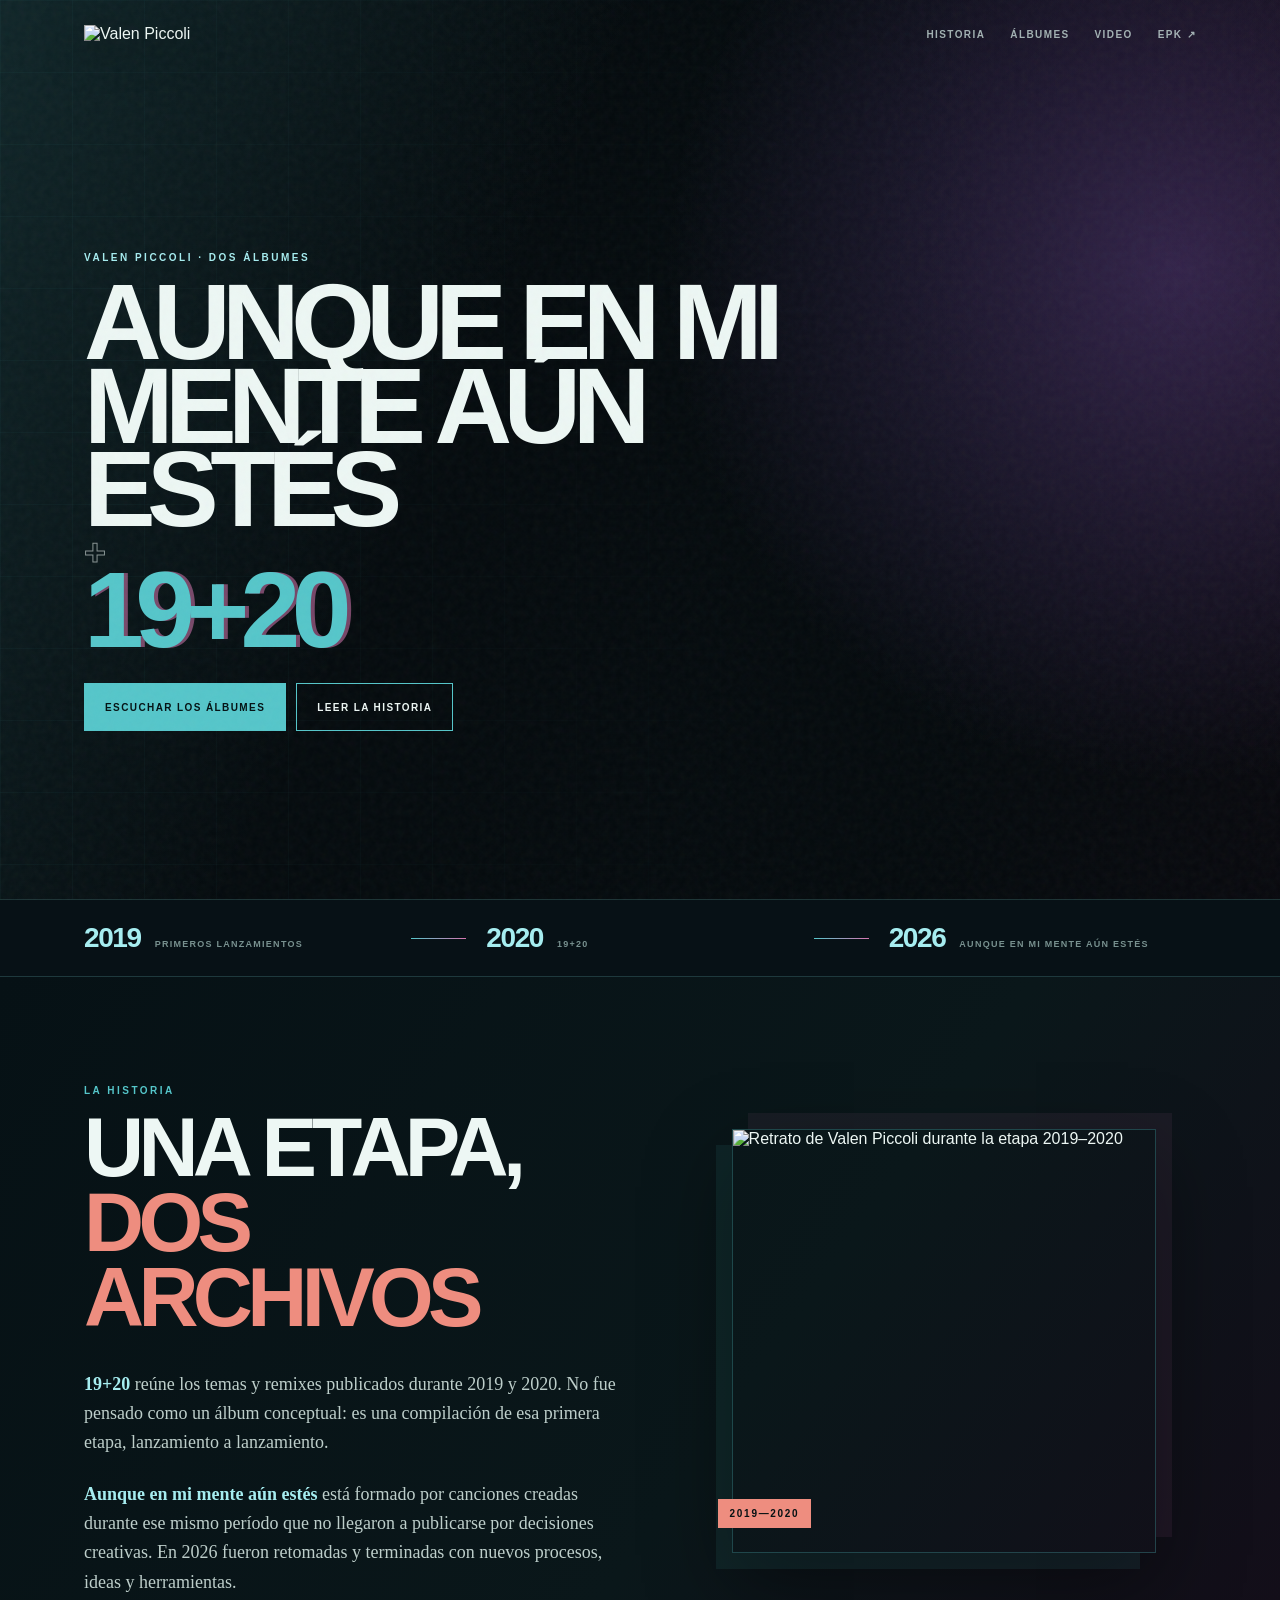
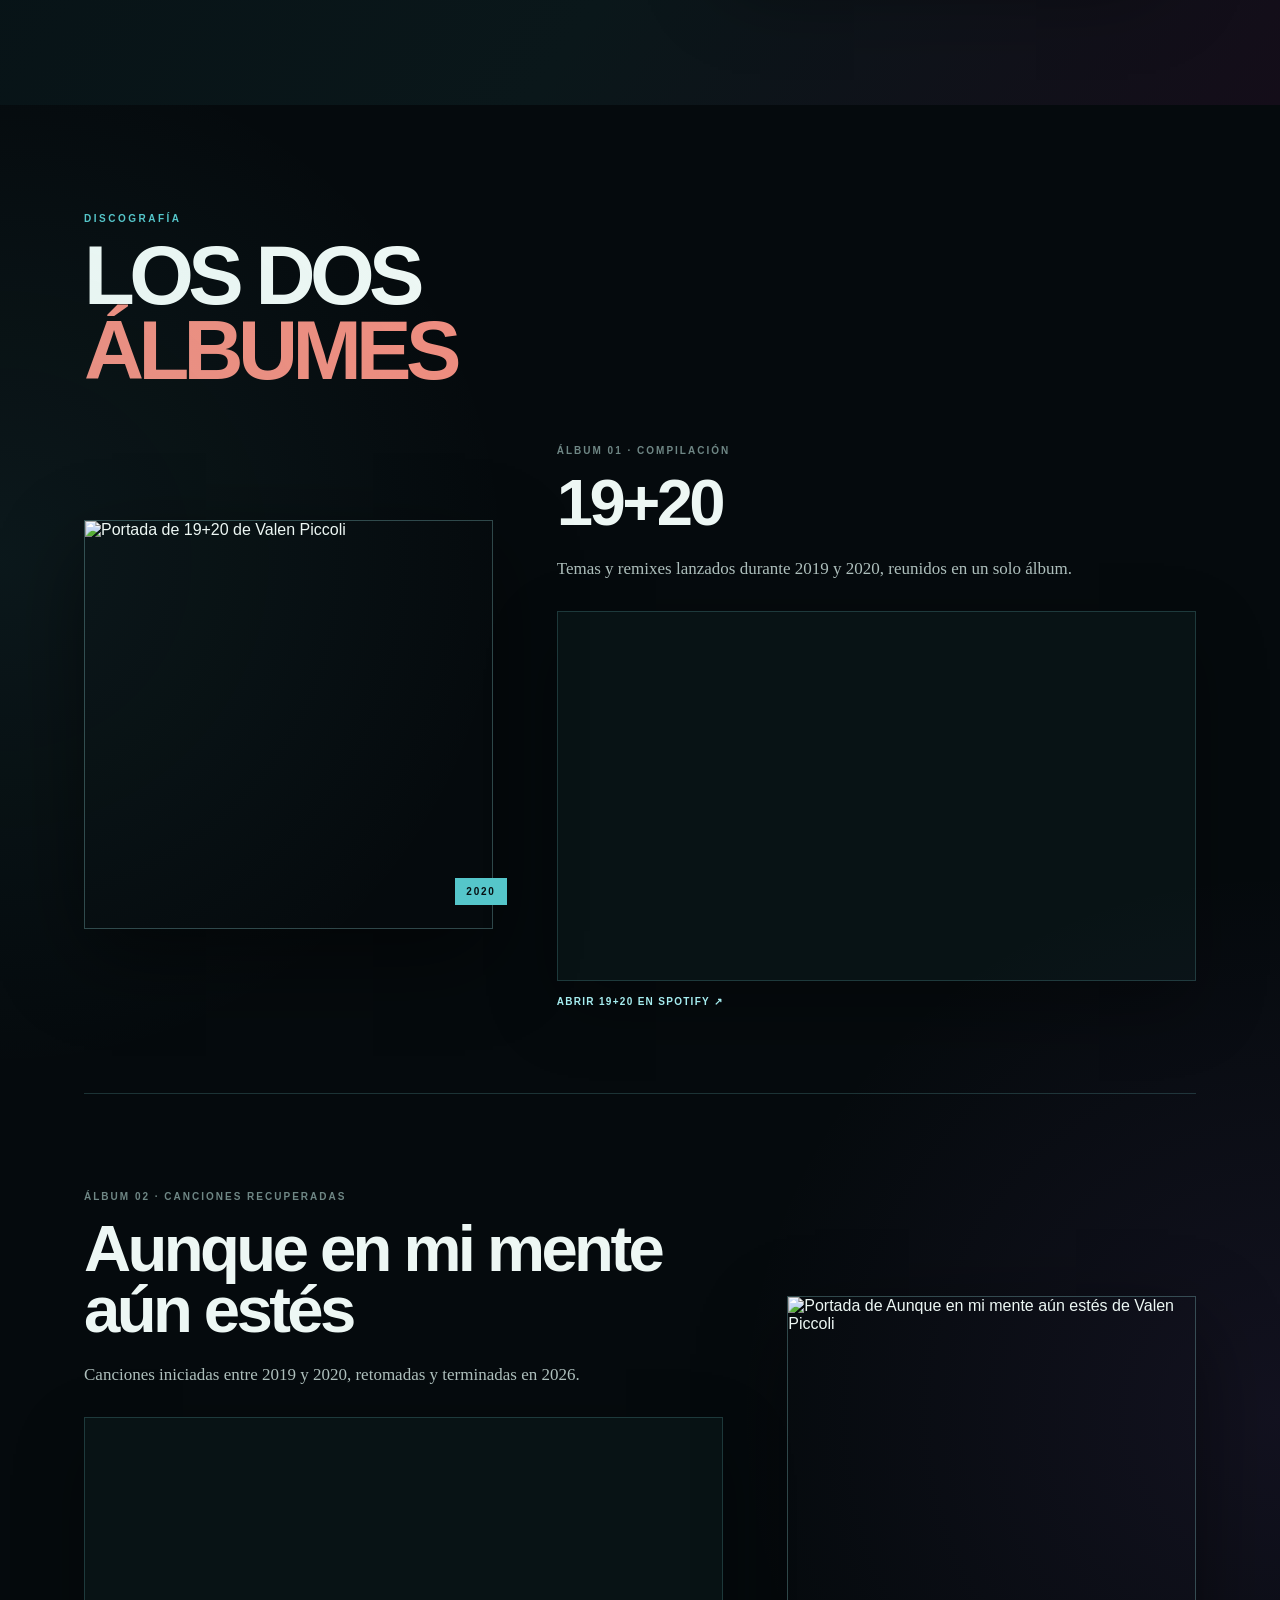
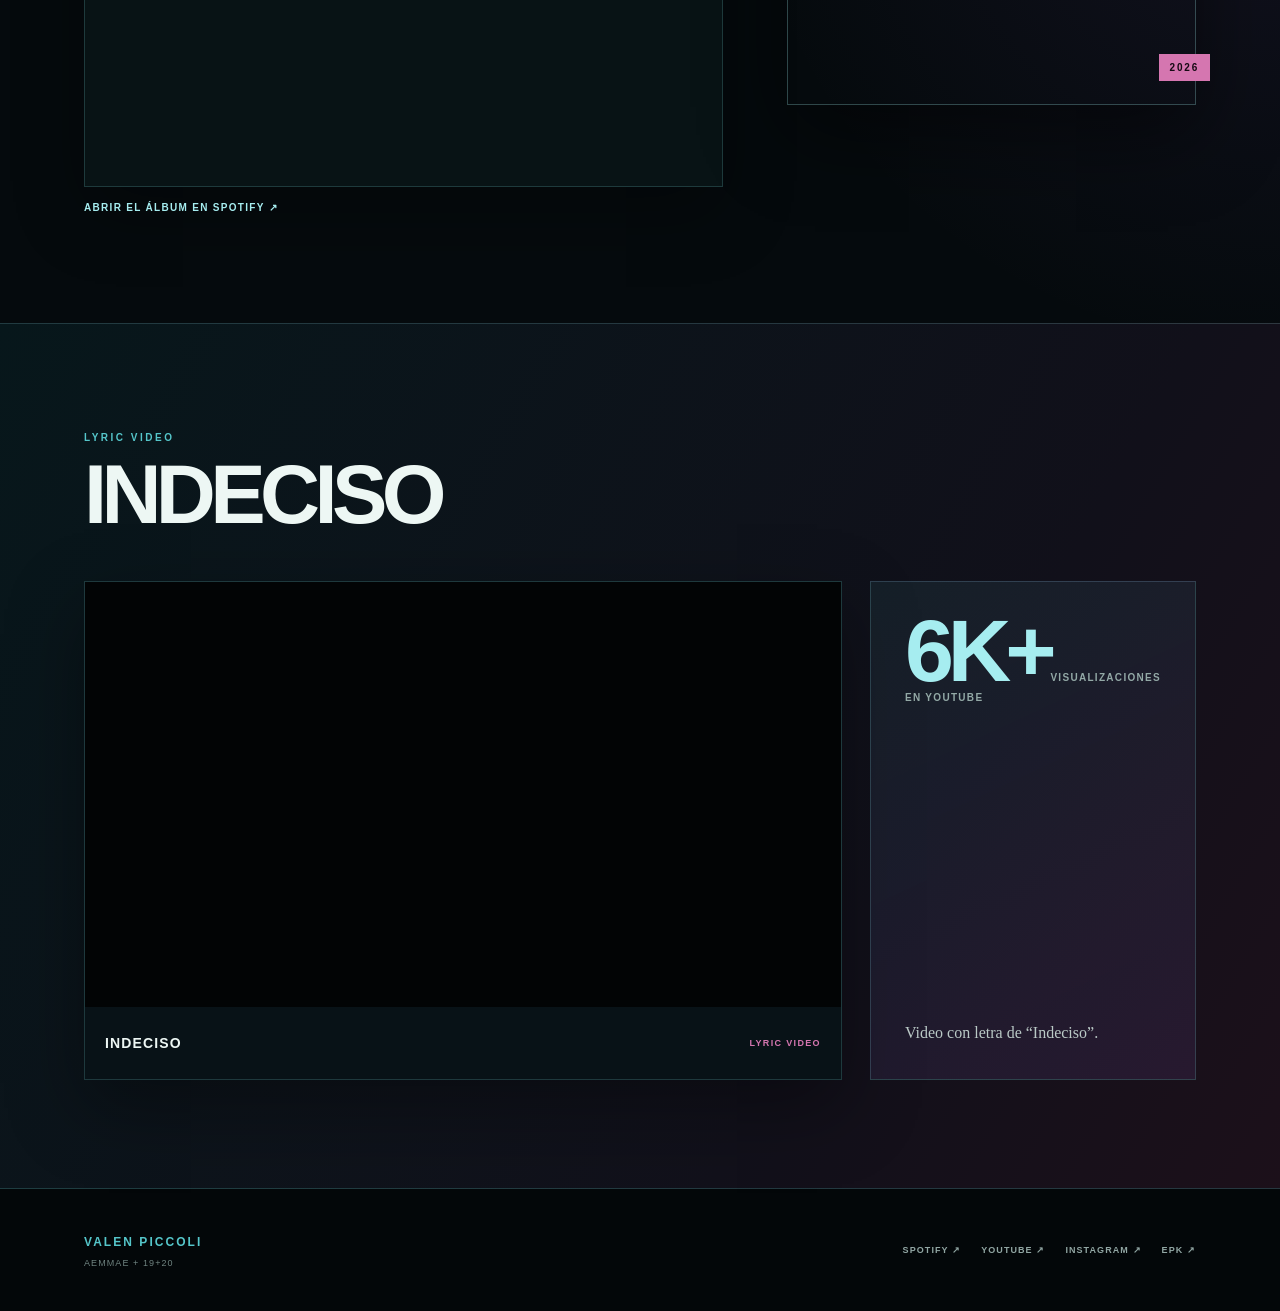
==== aemmae/index.html @ e2069624 "Publish AEMMAE + 19+20 album page" ====
<!doctype html>
<html lang="es-AR">
<head>
  <meta charset="utf-8">
  <meta name="viewport" content="width=device-width, initial-scale=1">
  <meta name="theme-color" content="#07161b">
  <meta name="description" content="Aunque en mi mente aún estés + 19+20, dos álbumes de Valen Piccoli conectados por canciones creadas entre 2019 y 2020.">
  <meta property="og:type" content="music.album">
  <meta property="og:title" content="AEMMAE + 19+20 — Valen Piccoli">
  <meta property="og:description" content="Canciones publicadas entre 2019 y 2020, y otras recuperadas y terminadas en 2026.">
  <meta property="og:image" content="https://valenpiccoli.musica.ar/aemmae/cover-aemmae.jpg">
  <meta name="twitter:card" content="summary_large_image">
  <title>AEMMAE + 19+20 — Valen Piccoli</title>
  <style>
    :root {
      color-scheme: dark;
      --ink: #050a0d;
      --deep: #07161b;
      --teal: #55c6ca;
      --teal-soft: #a6edf0;
      --violet: #8d59c7;
      --rose: #d576b0;
      --coral: #ee8d7f;
      --paper: #edf7f4;
      --muted: #9fb2b0;
      --line: rgba(119, 215, 214, .2);
      --max: 1180px;
      font-family: Inter, Arial, Helvetica, sans-serif;
    }
    * { box-sizing: border-box; }
    html { scroll-behavior: smooth; background: var(--ink); }
    body { margin: 0; min-width: 300px; overflow-x: hidden; background: var(--ink); color: var(--paper); }
    body::before { content: ""; position: fixed; inset: 0; z-index: 40; pointer-events: none; opacity: .04; background-image: url("data:image/svg+xml,%3Csvg viewBox='0 0 160 160' xmlns='http://www.w3.org/2000/svg'%3E%3Cfilter id='n'%3E%3CfeTurbulence type='fractalNoise' baseFrequency='.82' numOctaves='4' stitchTiles='stitch'/%3E%3C/filter%3E%3Crect width='100%25' height='100%25' filter='url(%23n)'/%3E%3C/svg%3E"); }
    a { color: inherit; text-decoration: none; }
    a:focus-visible { outline: 2px solid var(--coral); outline-offset: 5px; }
    img { display: block; max-width: 100%; height: auto; }
    .skip { position: absolute; top: -70px; left: 18px; z-index: 60; padding: 10px 14px; color: #000; background: #fff; }
    .skip:focus { top: 18px; }

    .site-head { position: absolute; z-index: 12; top: 0; left: 0; right: 0; width: min(var(--max), 100%); margin: auto; padding: 25px 34px; display: flex; align-items: center; justify-content: space-between; gap: 28px; }
    .artist img { width: 205px; filter: drop-shadow(0 8px 20px rgba(0,0,0,.58)); }
    .nav { display: flex; align-items: center; gap: 25px; color: #cee3df; font-size: 10px; font-weight: 800; letter-spacing: .14em; text-transform: uppercase; }
    .nav a { opacity: .76; transition: .2s ease; }
    .nav a:hover { color: var(--coral); opacity: 1; }

    .hero { min-height: 100svh; position: relative; display: grid; place-items: end start; isolation: isolate; overflow: hidden; border-bottom: 1px solid var(--line); }
    .hero-portrait { position: absolute; z-index: -4; inset: 0 0 0 42%; background: url(portrait-2019.jpg) center 32% / cover no-repeat; filter: saturate(.7) contrast(1.05); }
    .hero::before { content: ""; position: absolute; inset: 0; z-index: -3; background: linear-gradient(90deg, #050b0e 0%, rgba(5,11,14,.97) 32%, rgba(5,11,14,.42) 72%, rgba(20,7,18,.24)), linear-gradient(0deg, #050a0d 0%, transparent 46%, rgba(4,9,12,.38)); }
    .hero::after { content: ""; position: absolute; z-index: -2; inset: 0; background: linear-gradient(115deg, rgba(85,198,202,.14), transparent 38%), radial-gradient(circle at 92% 30%, rgba(141,89,199,.32), transparent 32rem); }
    .grid-lines { position: absolute; z-index: -1; inset: 0; opacity: .2; background-image: linear-gradient(rgba(85,198,202,.2) 1px, transparent 1px), linear-gradient(90deg, rgba(85,198,202,.2) 1px, transparent 1px); background-size: 72px 72px; mask-image: linear-gradient(90deg, black, transparent 72%); }
    .hero-inner { width: min(var(--max), 100%); margin: auto; padding: 160px 34px 76px; }
    .hero-label { margin: 0 0 18px; color: var(--teal-soft); font-size: 10px; font-weight: 900; letter-spacing: .25em; text-transform: uppercase; }
    .hero-title { max-width: 810px; margin: 0; font-size: clamp(50px, 8.4vw, 122px); line-height: .78; letter-spacing: -.08em; text-transform: uppercase; }
    .hero-title .aem { display: block; color: var(--paper); }
    .hero-title .plus { display: block; margin: .16em 0 .05em; color: transparent; -webkit-text-stroke: 1px rgba(238,247,244,.56); font-size: .35em; letter-spacing: .08em; }
    .hero-title .archive { display: block; color: var(--teal); text-shadow: 4px 0 rgba(213,118,176,.55); }
    .hero-copy { max-width: 600px; margin: 25px 0 0; color: #c5d4d1; font: 400 clamp(17px, 2vw, 22px)/1.48 Georgia, serif; }
    .hero-actions { display: flex; flex-wrap: wrap; gap: 10px; margin-top: 30px; }
    .btn { min-height: 48px; display: inline-flex; align-items: center; justify-content: center; padding: 0 20px; border: 1px solid var(--teal); color: var(--paper); font-size: 10px; font-weight: 900; letter-spacing: .14em; text-transform: uppercase; transition: .2s ease; }
    .btn.primary { background: var(--teal); color: #031113; }
    .btn:hover { translate: 0 -2px; border-color: var(--coral); background: var(--coral); color: #140908; }

    .era-strip { border-bottom: 1px solid var(--line); background: #071116; }
    .era-strip-inner { width: min(var(--max), 100%); margin: auto; padding: 22px 34px; display: grid; grid-template-columns: 1fr auto 1fr auto 1fr; align-items: center; gap: 20px; }
    .era { display: flex; align-items: baseline; gap: 14px; }
    .era strong { color: var(--teal-soft); font-size: 28px; letter-spacing: -.05em; }
    .era span { color: #78918f; font-size: 9px; font-weight: 800; letter-spacing: .14em; text-transform: uppercase; }
    .era-line { width: 55px; height: 1px; background: linear-gradient(90deg, var(--teal), var(--rose)); }

    .section { width: min(var(--max), 100%); margin: auto; padding: 108px 34px; }
    .eyebrow { margin: 0 0 15px; color: var(--teal); font-size: 10px; font-weight: 900; letter-spacing: .25em; text-transform: uppercase; }
    .section-title { margin: 0; max-width: 900px; color: var(--paper); font-size: clamp(42px, 6.5vw, 84px); line-height: .9; letter-spacing: -.068em; text-transform: uppercase; }
    .section-title em { color: var(--coral); font-style: normal; }

    .history { background: linear-gradient(125deg, #061115, #0a171a 58%, #140d19); }
    .history-grid { display: grid; grid-template-columns: 1.03fr .97fr; gap: 72px; align-items: center; }
    .history-copy { margin-top: 34px; display: grid; gap: 23px; }
    .history-copy p { margin: 0; color: #bdceca; font: 400 18px/1.62 Georgia, serif; }
    .history-copy strong { color: var(--teal-soft); }
    .portrait-card { position: relative; }
    .portrait-card img { width: 100%; aspect-ratio: 1; object-fit: cover; border: 1px solid rgba(85,198,202,.28); box-shadow: -16px 16px 0 rgba(85,198,202,.08), 16px -16px 0 rgba(213,118,176,.07), 0 30px 80px rgba(0,0,0,.45); }
    .portrait-card::after { content: "2019—2020"; position: absolute; left: -14px; bottom: 25px; padding: 9px 12px; color: #071214; background: var(--coral); font-size: 10px; font-weight: 900; letter-spacing: .17em; }

    .albums { position: relative; overflow: hidden; }
    .albums::before { content: ""; position: absolute; inset: 0; pointer-events: none; background: radial-gradient(circle at 0 25%, rgba(85,198,202,.08), transparent 32rem), radial-gradient(circle at 100% 72%, rgba(141,89,199,.1), transparent 34rem); }
    .album { position: relative; display: grid; grid-template-columns: .78fr 1.22fr; gap: 64px; align-items: center; padding: 52px 0 84px; border-bottom: 1px solid var(--line); }
    .album:last-child { padding-top: 92px; padding-bottom: 0; border-bottom: 0; }
    .album.reverse { grid-template-columns: 1.22fr .78fr; }
    .album.reverse .album-cover { order: 2; }
    .album-cover { position: relative; }
    .album-cover img { width: 100%; aspect-ratio: 1; object-fit: cover; border: 1px solid rgba(156,231,231,.28); box-shadow: 0 30px 80px rgba(0,0,0,.48); }
    .album-aem .album-cover img { object-position: left center; }
    .album-cover::after { position: absolute; right: -14px; bottom: 24px; padding: 8px 11px; color: #071113; background: var(--teal); font-size: 10px; font-weight: 900; letter-spacing: .18em; }
    .album-1920 .album-cover::after { content: "2020"; }
    .album-aem .album-cover::after { content: "2026"; background: var(--rose); color: #160a14; }
    .album-number { color: #6f8785; font-size: 10px; font-weight: 900; letter-spacing: .2em; text-transform: uppercase; }
    .album h3 { margin: 14px 0 0; color: var(--paper); font-size: clamp(37px, 5.1vw, 66px); line-height: .94; letter-spacing: -.055em; }
    .album p { max-width: 650px; margin: 22px 0 0; color: #aebfbc; font: 400 17px/1.58 Georgia, serif; }
    .spotify { margin-top: 28px; padding: 8px; border: 1px solid var(--line); background: rgba(85,198,202,.045); box-shadow: 0 26px 65px rgba(0,0,0,.3); }
    .spotify iframe { display: block; width: 100%; height: 352px; border: 0; border-radius: 3px; }
    .spotify-link { display: inline-flex; margin-top: 15px; color: var(--teal-soft); font-size: 10px; font-weight: 900; letter-spacing: .13em; text-transform: uppercase; }

    .video-section { border-block: 1px solid var(--line); background: linear-gradient(120deg, #07171b, #11101a 68%, #1c101a); }
    .video-grid { margin-top: 48px; display: grid; grid-template-columns: 1.45fr .55fr; gap: 28px; align-items: stretch; }
    .video-card { margin: 0; overflow: hidden; border: 1px solid var(--line); background: #081217; box-shadow: 0 28px 70px rgba(0,0,0,.35); }
    .video-card iframe { display: block; width: 100%; aspect-ratio: 16/9; border: 0; background: #020405; }
    .video-card figcaption { min-height: 72px; padding: 18px 20px; display: flex; align-items: center; justify-content: space-between; gap: 20px; }
    .video-card strong { font-size: 14px; letter-spacing: .08em; text-transform: uppercase; }
    .video-card span { color: var(--rose); font-size: 9px; font-weight: 900; letter-spacing: .15em; text-transform: uppercase; }
    .video-note { min-height: 100%; padding: 34px; display: flex; flex-direction: column; justify-content: space-between; border: 1px solid var(--line); background: linear-gradient(155deg, rgba(85,198,202,.08), rgba(141,89,199,.12)); }
    .video-note strong { color: var(--teal-soft); font-size: clamp(54px, 7vw, 88px); line-height: .8; letter-spacing: -.07em; }
    .video-note span { margin-top: 12px; color: #93a9a6; font-size: 10px; font-weight: 800; line-height: 1.5; letter-spacing: .13em; text-transform: uppercase; }
    .video-note p { margin: 50px 0 0; color: #bac9c6; font: 400 16px/1.55 Georgia, serif; }

    .footer { background: #030709; }
    .footer-inner { width: min(var(--max), 100%); margin: auto; padding: 43px 34px; display: flex; align-items: center; justify-content: space-between; gap: 28px; }
    .footer strong { color: var(--teal); font-size: 12px; letter-spacing: .17em; text-transform: uppercase; }
    .footer small { display: block; margin-top: 8px; color: #708481; font-size: 9px; letter-spacing: .12em; text-transform: uppercase; }
    .footer-links { display: flex; flex-wrap: wrap; justify-content: flex-end; gap: 20px; color: #91a6a3; font-size: 9px; font-weight: 900; letter-spacing: .12em; text-transform: uppercase; }
    .footer-links a:hover { color: var(--coral); }

    @media (max-width: 820px) {
      .site-head { padding: 20px; }
      .artist img { width: 165px; }
      .nav a:not(:last-child) { display: none; }
      .hero-portrait { inset: 0; opacity: .48; background-position: 62% 32%; }
      .hero::before { background: linear-gradient(90deg, rgba(5,11,14,.96), rgba(5,11,14,.54)), linear-gradient(0deg, #050a0d, transparent 58%); }
      .hero-inner { padding: 136px 20px 65px; }
      .hero-title { font-size: clamp(48px, 18vw, 78px); }
      .era-strip-inner { padding: 18px 20px; grid-template-columns: 1fr; gap: 10px; }
      .era-line { width: 100%; opacity: .35; }
      .section { padding: 78px 20px; }
      .history-grid, .album, .album.reverse, .video-grid { grid-template-columns: 1fr; gap: 48px; }
      .portrait-card, .album-cover { width: min(500px, 91vw); margin: auto; }
      .album.reverse .album-cover { order: initial; }
      .album { padding: 35px 0 70px; }
      .album:last-child { padding-top: 70px; }
      .video-note { min-height: 270px; }
      .footer-inner { flex-direction: column; align-items: flex-start; }
      .footer-links { justify-content: flex-start; }
    }
    @media (prefers-reduced-motion: reduce) { html { scroll-behavior: auto; } * { transition: none !important; } }
  </style>
</head>
<body>
  <a class="skip" href="#historia">Ir al contenido</a>
  <header class="site-head">
    <a class="artist" href="https://valenpiccoli.musica.ar/" aria-label="Ir al sitio oficial de Valen Piccoli"><img src="logo-valen.png" alt="Valen Piccoli"></a>
    <nav class="nav" aria-label="Navegación principal">
      <a href="#historia">Historia</a>
      <a href="#albumes">Álbumes</a>
      <a href="#video">Video</a>
      <a href="https://valenpiccoli.musica.ar/epk/">EPK ↗</a>
    </nav>
  </header>

  <main>
    <section class="hero" aria-label="Aunque en mi mente aún estés y 19+20">
      <div class="hero-portrait" aria-hidden="true"></div>
      <div class="grid-lines" aria-hidden="true"></div>
      <div class="hero-inner">
        <p class="hero-label">Valen Piccoli · Dos álbumes</p>
        <h1 class="hero-title"><span class="aem">Aunque en mi mente aún estés</span><span class="plus">+</span><span class="archive">19+20</span></h1>
        <div class="hero-actions">
          <a class="btn primary" href="#albumes">Escuchar los álbumes</a>
          <a class="btn" href="#historia">Leer la historia</a>
        </div>
      </div>
    </section>

    <div class="era-strip" aria-label="Cronología">
      <div class="era-strip-inner">
        <div class="era"><strong>2019</strong><span>Primeros lanzamientos</span></div><div class="era-line"></div>
        <div class="era"><strong>2020</strong><span>19+20</span></div><div class="era-line"></div>
        <div class="era"><strong>2026</strong><span>Aunque en mi mente aún estés</span></div>
      </div>
    </div>

    <section class="history" id="historia">
      <div class="section history-grid">
        <div>
          <p class="eyebrow">La historia</p>
          <h2 class="section-title">Una etapa,<br><em>dos archivos</em></h2>
          <div class="history-copy">
            <p><strong>19+20</strong> reúne los temas y remixes publicados durante 2019 y 2020. No fue pensado como un álbum conceptual: es una compilación de esa primera etapa, lanzamiento a lanzamiento.</p>
            <p><strong>Aunque en mi mente aún estés</strong> está formado por canciones creadas durante ese mismo período que no llegaron a publicarse por decisiones creativas. En 2026 fueron retomadas y terminadas con nuevos procesos, ideas y herramientas.</p>
          </div>
        </div>
        <figure class="portrait-card"><img src="portrait-2019.jpg" alt="Retrato de Valen Piccoli durante la etapa 2019–2020" width="1600" height="1600"></figure>
      </div>
    </section>

    <section class="albums" id="albumes">
      <div class="section">
        <p class="eyebrow">Discografía</p>
        <h2 class="section-title">Los dos<br><em>álbumes</em></h2>

        <article class="album album-1920">
          <div class="album-cover"><img src="cover-19-20.jpg" alt="Portada de 19+20 de Valen Piccoli" width="1900" height="1900"></div>
          <div>
            <span class="album-number">Álbum 01 · Compilación</span>
            <h3>19+20</h3>
            <p>Temas y remixes lanzados durante 2019 y 2020, reunidos en un solo álbum.</p>
            <div class="spotify"><iframe title="19+20 de Valen Piccoli en Spotify" src="https://open.spotify.com/embed/album/0iOZRG6UWWJFFMjCPpfxel?utm_source=generator&theme=0" loading="lazy" allow="autoplay; clipboard-write; encrypted-media; fullscreen; picture-in-picture"></iframe></div>
            <a class="spotify-link" href="https://open.spotify.com/intl-es/album/0iOZRG6UWWJFFMjCPpfxel" target="_blank" rel="noopener noreferrer">Abrir 19+20 en Spotify ↗</a>
          </div>
        </article>

        <article class="album album-aem reverse">
          <div class="album-cover"><img src="cover-aemmae.jpg" alt="Portada de Aunque en mi mente aún estés de Valen Piccoli" width="1900" height="1900"></div>
          <div>
            <span class="album-number">Álbum 02 · Canciones recuperadas</span>
            <h3>Aunque en mi mente aún estés</h3>
            <p>Canciones iniciadas entre 2019 y 2020, retomadas y terminadas en 2026.</p>
            <div class="spotify"><iframe title="Aunque en mi mente aún estés de Valen Piccoli en Spotify" src="https://open.spotify.com/embed/album/5kr1hyBUV20buqXwfUPo5n?utm_source=generator&theme=0" loading="lazy" allow="autoplay; clipboard-write; encrypted-media; fullscreen; picture-in-picture"></iframe></div>
            <a class="spotify-link" href="https://open.spotify.com/intl-es/album/5kr1hyBUV20buqXwfUPo5n" target="_blank" rel="noopener noreferrer">Abrir el álbum en Spotify ↗</a>
          </div>
        </article>
      </div>
    </section>

    <section class="video-section" id="video">
      <div class="section">
        <p class="eyebrow">Lyric video</p>
        <h2 class="section-title">Indeciso</h2>
        <div class="video-grid">
          <figure class="video-card">
            <iframe title="Indeciso — lyric video" src="https://www.youtube.com/embed/rkTGafzhkvA?rel=0" loading="lazy" allow="accelerometer; autoplay; clipboard-write; encrypted-media; gyroscope; picture-in-picture; web-share" allowfullscreen></iframe>
            <figcaption><strong>INDECISO</strong><span>Lyric Video</span></figcaption>
          </figure>
          <aside class="video-note" aria-label="Rendimiento del video">
            <div><strong>6K+</strong><span>Visualizaciones en YouTube</span></div>
            <p>Video con letra de “Indeciso”.</p>
          </aside>
        </div>
      </div>
    </section>
  </main>

  <footer class="footer">
    <div class="footer-inner">
      <div><strong>Valen Piccoli</strong><small>AEMMAE + 19+20</small></div>
      <div class="footer-links">
        <a href="https://open.spotify.com/intl-es/artist/1BG4eYjmjs4ekJtvbGXePK" target="_blank" rel="noopener noreferrer">Spotify ↗</a>
        <a href="https://www.youtube.com/@ValenPiccoli" target="_blank" rel="noopener noreferrer">YouTube ↗</a>
        <a href="https://www.instagram.com/valenpiccoli/" target="_blank" rel="noopener noreferrer">Instagram ↗</a>
        <a href="https://valenpiccoli.musica.ar/epk/">EPK ↗</a>
      </div>
    </div>
  </footer>
</body>
</html>
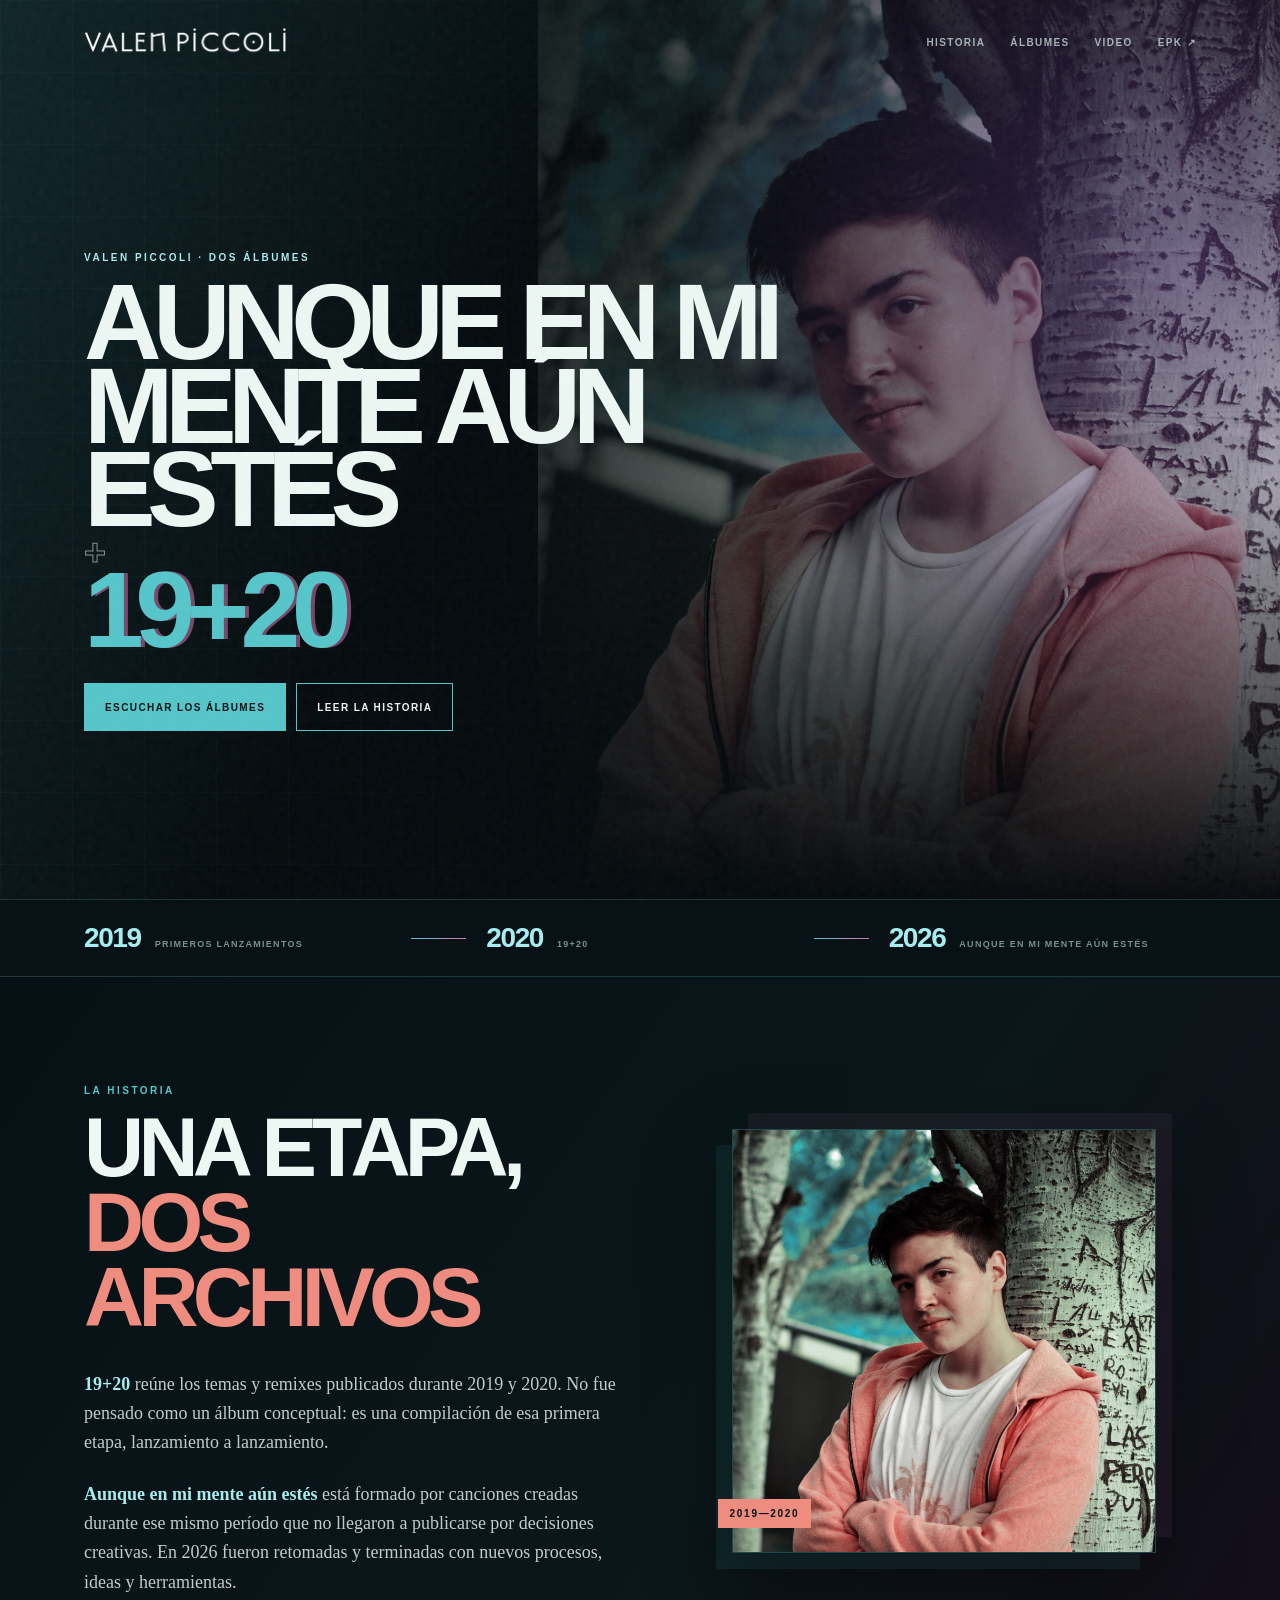
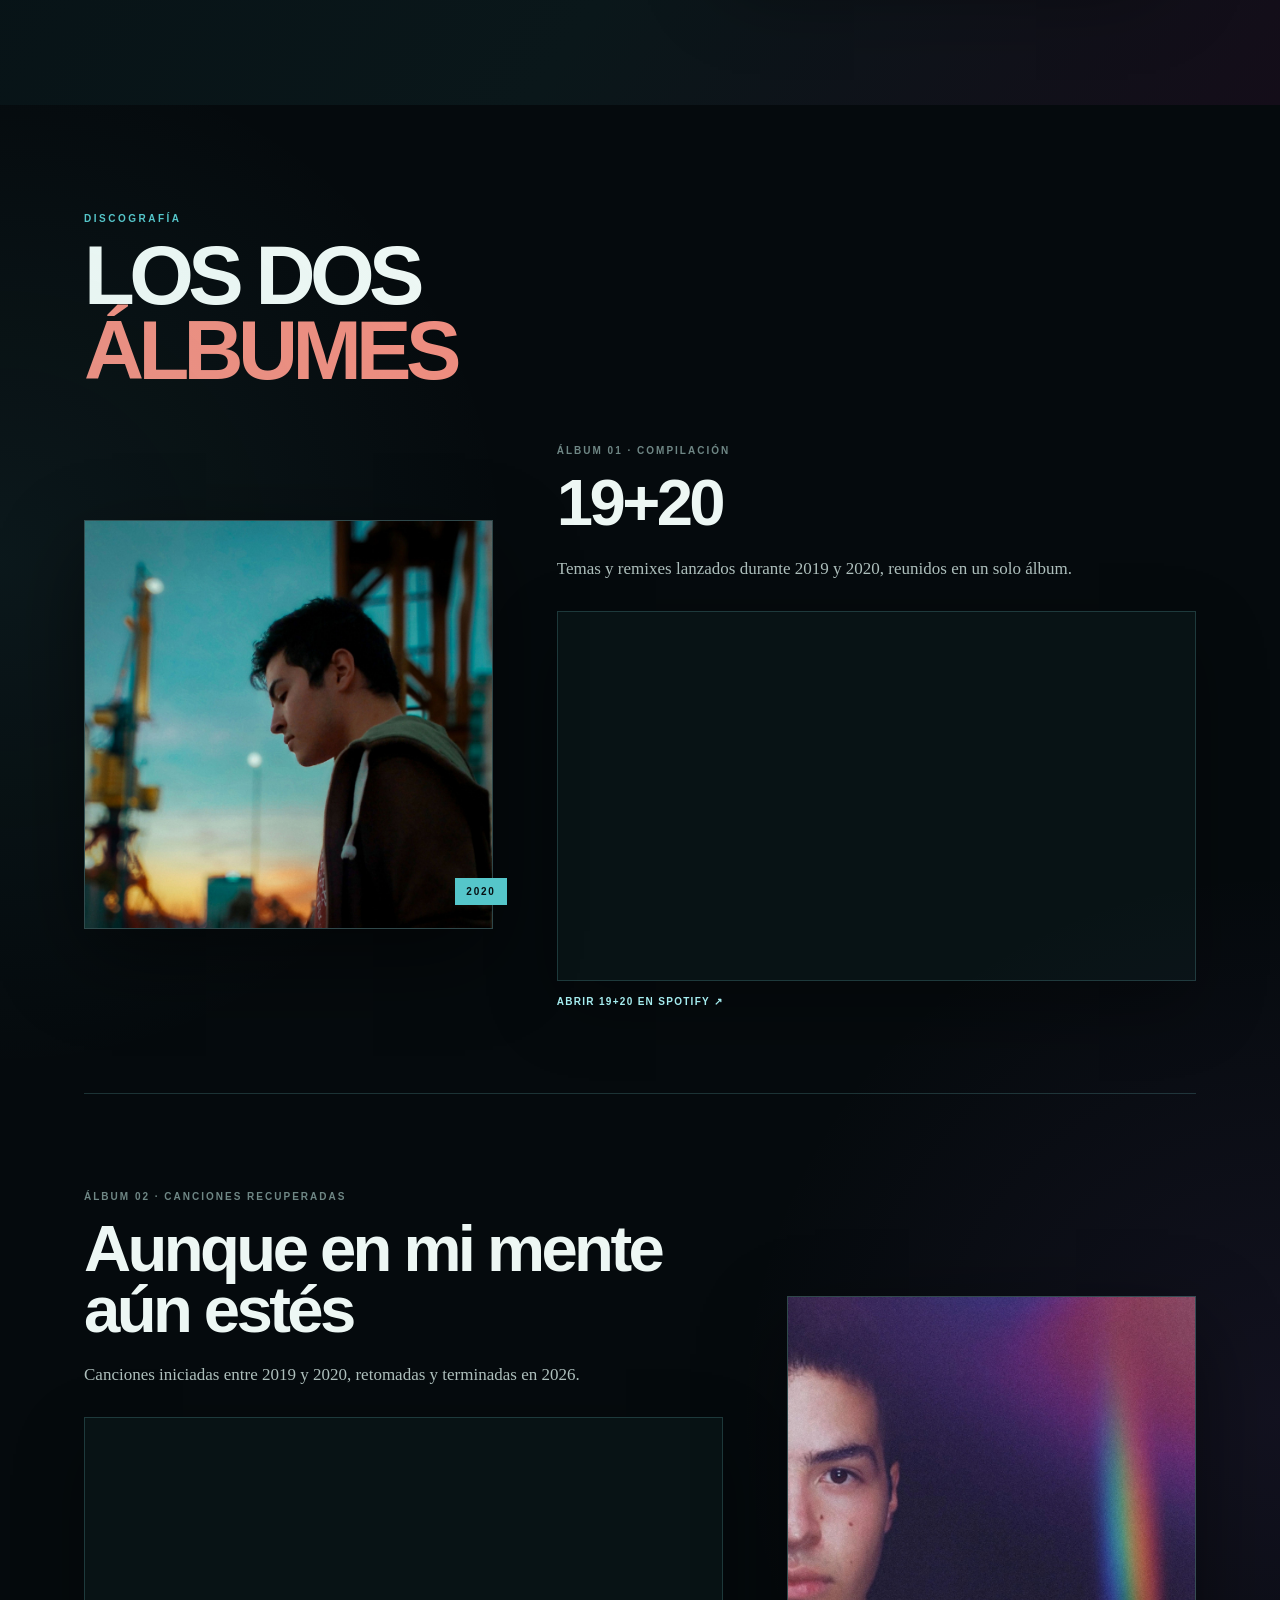
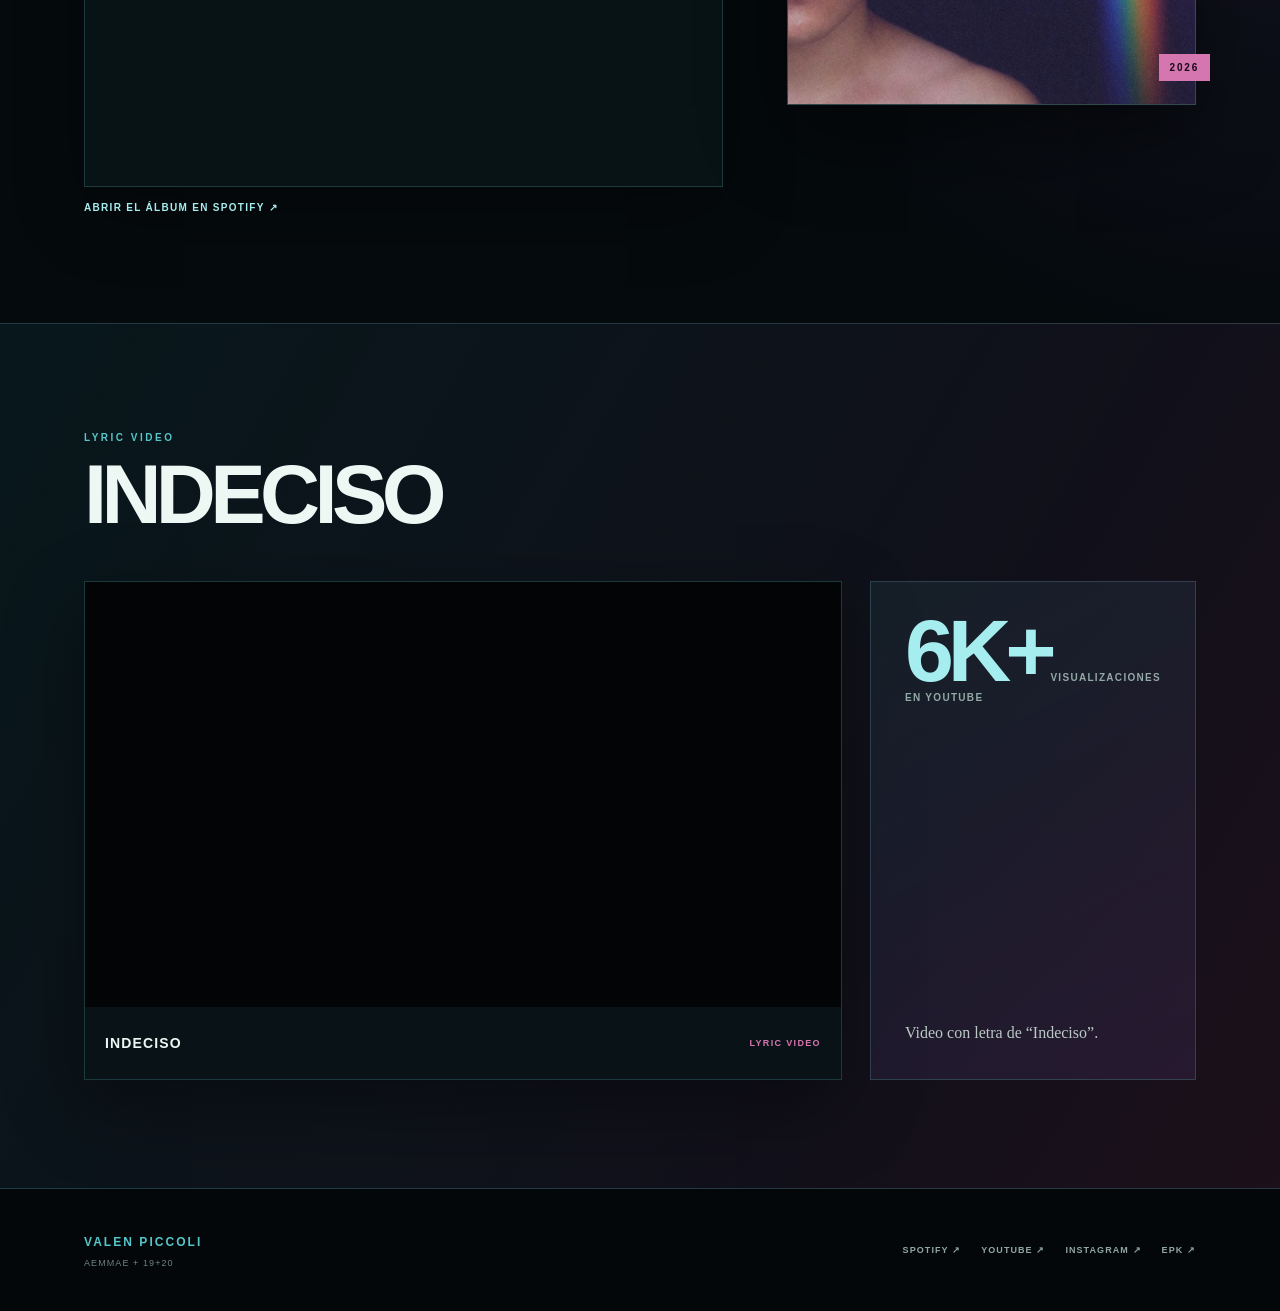
==== commit 32e39635: "Añade metadatos SEO a AEMMAE + 19+20" ====
--- a/aemmae/index.html
+++ b/aemmae/index.html
@@ -5,10 +5,13 @@
   <meta name="viewport" content="width=device-width, initial-scale=1">
   <meta name="theme-color" content="#07161b">
   <meta name="description" content="Aunque en mi mente aún estés + 19+20, dos álbumes de Valen Piccoli conectados por canciones creadas entre 2019 y 2020.">
+  <meta name="robots" content="index, follow, max-image-preview:large">
+  <link rel="canonical" href="https://valenpiccoli.musica.ar/aemmae/">
   <meta property="og:type" content="music.album">
   <meta property="og:title" content="AEMMAE + 19+20 — Valen Piccoli">
   <meta property="og:description" content="Canciones publicadas entre 2019 y 2020, y otras recuperadas y terminadas en 2026.">
   <meta property="og:image" content="https://valenpiccoli.musica.ar/aemmae/cover-aemmae.jpg">
+  <meta property="og:url" content="https://valenpiccoli.musica.ar/aemmae/">
   <meta name="twitter:card" content="summary_large_image">
   <title>AEMMAE + 19+20 — Valen Piccoli</title>
   <style>
